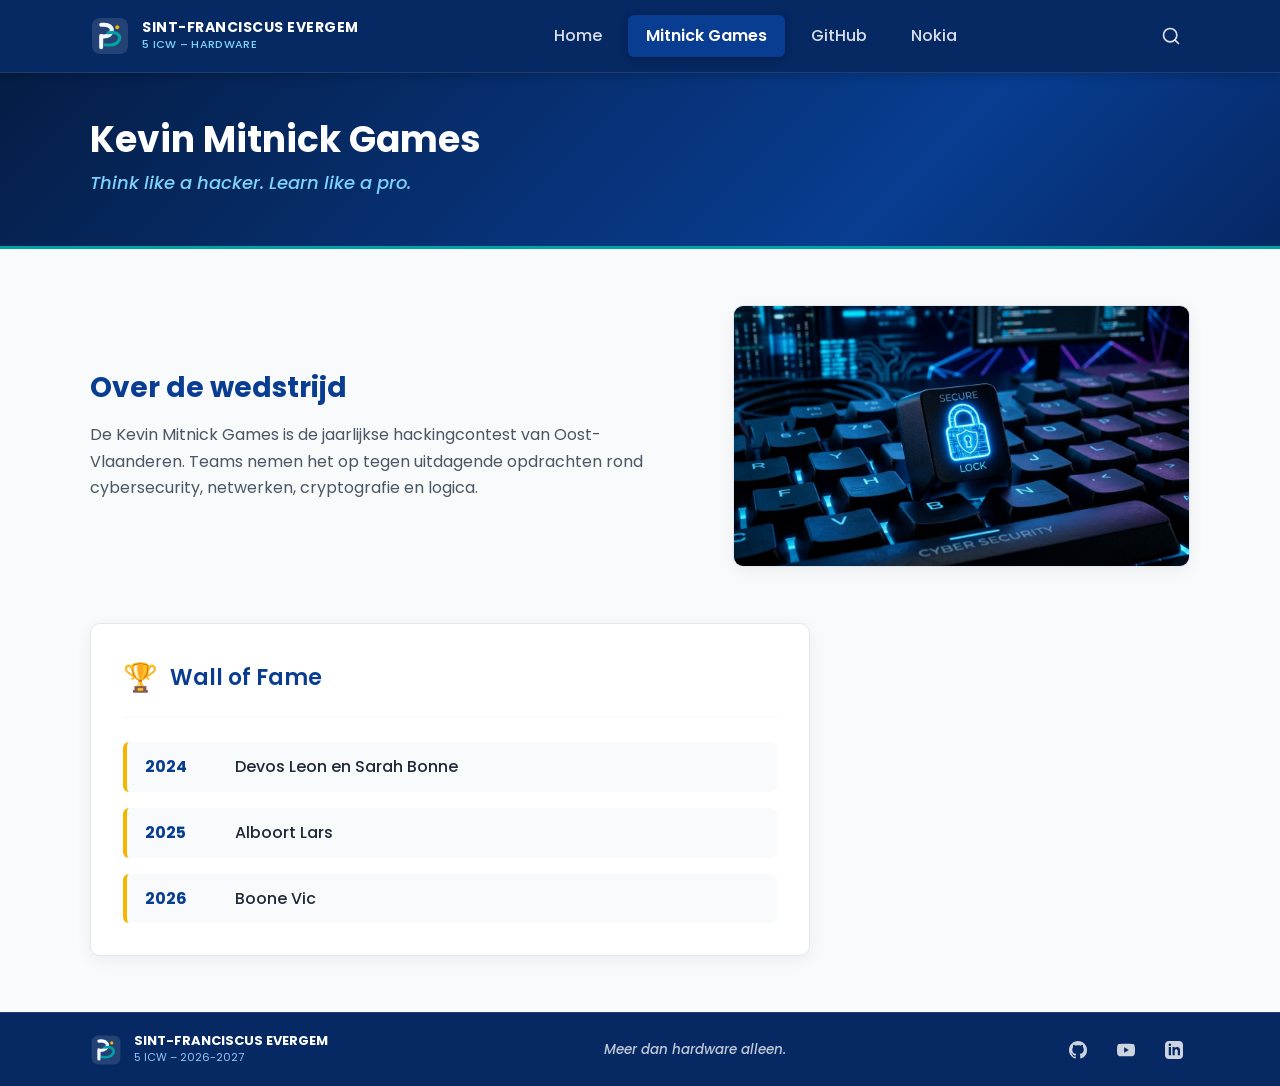
==== mitnick.html @ 963df478 "feat(Tweede grote push nadat de opdracht is veranderd)" ====
<!DOCTYPE html>
<html lang="nl">
<head>
  <meta charset="UTF-8">
  <meta name="viewport" content="width=device-width, initial-scale=1.0">
  <title>Kevin Mitnick Games - Intermezzo's 5 Hardware | Sint-Franciscus Evergem</title>
  <meta name="description" content="Kevin Mitnick Games - Jaarlijkse hackingcontest van Oost-Vlaanderen. Test je skills, denk creatief en los security challenges op.">
  <link rel="stylesheet" href="assets/css/style.css">
  <link rel="icon" type="image/svg+xml" href="assets/images/logo.svg">
</head>
<body>

  <!-- Header & Navigatie -->
  <header class="site-header">
    <div class="container header-inner">
      <a href="index.html" class="brand-link" aria-label="Sint-Franciscus Evergem Home">
        <img src="assets/images/logo.svg" alt="Sint-Franciscus Evergem logo" class="brand-logo-img">
        <div class="brand-text">
          <span class="brand-title">Sint-Franciscus Evergem</span>
          <span class="brand-sub">5 ICW – HARDWARE</span>
        </div>
      </a>

      <nav aria-label="Hoofdnavigatie">
        <ul class="nav-menu">
          <li><a href="index.html" class="nav-link">Home</a></li>
          <li><a href="mitnick.html" class="nav-link active" aria-current="page">Mitnick Games</a></li>
          <li><a href="github.html" class="nav-link">GitHub</a></li>
          <li><a href="nokia.html" class="nav-link">Nokia</a></li>
        </ul>
      </nav>

      <div class="header-actions">
        <button class="search-toggle-btn" aria-label="Open zoekbalk" title="Zoeken">
          <svg viewBox="0 0 24 24" width="20" height="20" stroke="currentColor" stroke-width="2" fill="none" stroke-linecap="round" stroke-linejoin="round">
            <circle cx="11" cy="11" r="8"></circle>
            <line x1="21" y1="21" x2="16.65" y2="16.65"></line>
          </svg>
        </button>

        <button class="mobile-menu-btn" aria-label="Open menu" aria-expanded="false">
          <svg viewBox="0 0 24 24" stroke="currentColor" stroke-width="2" fill="none" stroke-linecap="round" stroke-linejoin="round">
            <line x1="3" y1="12" x2="21" y2="12"></line>
            <line x1="3" y1="6" x2="21" y2="6"></line>
            <line x1="3" y1="18" x2="21" y2="18"></line>
          </svg>
        </button>
      </div>
    </div>

    <!-- Uitklapbare zoekbalk -->
    <div class="search-bar-container">
      <div class="search-input-wrapper">
        <input type="text" id="siteSearchInput" placeholder="Zoek op de website (bv. GitHub, Mitnick, Nokia)..." autocomplete="off">
        <button class="search-close-btn" aria-label="Sluit zoekbalk">&times;</button>
      </div>
      <div class="search-results-box" id="searchResultsBox"></div>
    </div>
  </header>

  <!-- Hoofdinhoud -->
  <main class="main-content">
    <!-- Hero Banner (Mitnick) -->
    <section class="page-hero">
      <div class="container">
        <h1 class="page-hero-title">Kevin Mitnick Games</h1>
        <p class="page-hero-subtitle">Think like a hacker. Learn like a pro.</p>
      </div>
    </section>

    <!-- Inhoud Sectie -->
    <section class="detail-section">
      <div class="container">
        <!-- Bovenste rij: Tekst + Afbeelding -->
        <div class="detail-split-row">
          <div class="detail-text">
            <h2>Over de wedstrijd</h2>
            <p>
              De Kevin Mitnick Games is de jaarlijkse hackingcontest van Oost-Vlaanderen. 
              Teams nemen het op tegen uitdagende opdrachten rond cybersecurity, netwerken, cryptografie en logica.
            </p>
          </div>
          <div class="detail-media">
            <img src="assets/images/mitnick-lock.jpg" alt="Cybersecurity digitaal slot op computertoetsenbord">
          </div>
        </div>

        <!-- Onderste rij: Wall of Fame -->
        <div class="wall-of-fame-card">
          <div class="wall-header">
            <span class="wall-icon" aria-hidden="true">🏆</span>
            <h3>Wall of Fame</h3>
          </div>
          <ul class="wall-list">
            <li class="wall-item">
              <span class="wall-year">2024</span>
              <span class="wall-names">Devos Leon en Sarah Bonne</span>
            </li>
            <li class="wall-item">
              <span class="wall-year">2025</span>
              <span class="wall-names">Alboort Lars</span>
            </li>
            <li class="wall-item">
              <span class="wall-year">2026</span>
              <span class="wall-names">Boone Vic</span>
            </li>
          </ul>
        </div>
      </div>
    </section>
  </main>

  <!-- 7. Footer (op alle pagina's) -->
  <footer class="site-footer">
    <div class="container footer-inner">
      <div class="footer-brand">
        <img src="assets/images/logo.svg" alt="Sint-Franciscus Evergem schoollogo" class="footer-logo-img">
        <div>
          <div class="footer-brand-title">SINT-FRANCISCUS EVERGEM</div>
          <div class="footer-brand-sub">5 ICW – 2026-2027</div>
        </div>
      </div>

      <div class="footer-slogan">
        Meer dan hardware alleen.
      </div>

      <div class="footer-socials" aria-label="Sociale netwerken">
        <a href="https://github.com" target="_blank" rel="noopener noreferrer" class="social-link" aria-label="GitHub">
          <svg viewBox="0 0 24 24"><path d="M12 0C5.37 0 0 5.37 0 12c0 5.31 3.435 9.795 8.205 11.385.6.105.825-.255.825-.57 0-.285-.015-1.23-.015-2.235-3.015.555-3.795-.735-4.035-1.41-.135-.345-.72-1.41-1.23-1.695-.42-.225-1.02-.78-.015-.795.945-.015 1.62.87 1.845 1.23 1.08 1.815 2.805 1.305 3.495.99.105-.78.42-1.305.765-1.605-2.67-.3-5.46-1.335-5.46-5.925 0-1.305.465-2.385 1.23-3.225-.12-.3-.54-1.53.12-3.18 0 0 1.005-.315 3.3 1.23.96-.27 1.98-.405 3-.405s2.04.135 3 .405c2.295-1.56 3.3-1.23 3.3-1.23.66 1.65.24 2.88.12 3.18.765.84 1.23 1.905 1.23 3.225 0 4.605-2.805 5.625-5.475 5.925.435.375.81 1.095.81 2.22 0 1.605-.015 2.895-.015 3.3 0 .315.225.69.825.57A12.02 12.02 0 0024 12c0-6.63-5.37-12-12-12z"/></svg>
        </a>
        <a href="https://youtube.com" target="_blank" rel="noopener noreferrer" class="social-link" aria-label="YouTube">
          <svg viewBox="0 0 24 24"><path d="M23.498 6.186a3.016 3.016 0 0 0-2.122-2.136C19.505 3.545 12 3.545 12 3.545s-7.505 0-9.377.505A3.017 3.017 0 0 0 .502 6.186C0 8.07 0 12 0 12s0 3.93.502 5.814a3.016 3.016 0 0 0 2.122 2.136c1.871.505 9.376.505 9.376.505s7.505 0 9.377-.505a3.015 3.015 0 0 0 2.122-2.136C24 15.93 24 12 24 12s0-3.93-.502-5.814zM9.545 15.568V8.432L15.818 12l-6.273 3.568z"/></svg>
        </a>
        <a href="https://linkedin.com" target="_blank" rel="noopener noreferrer" class="social-link" aria-label="LinkedIn">
          <svg viewBox="0 0 24 24"><path d="M19 0h-14c-2.761 0-5 2.239-5 5v14c0 2.761 2.239 5 5 5h14c2.762 0 5-2.239 5-5v-14c0-2.761-2.238-5-5-5zm-11 19h-3v-11h3v11zm-1.5-12.268c-.966 0-1.75-.79-1.75-1.764s.784-1.764 1.75-1.764 1.75.79 1.75 1.764-.783 1.764-1.75 1.764zm13.5 12.268h-3v-5.604c0-3.368-4-3.113-4 0v5.604h-3v-11h3v1.765c1.396-2.586 7-2.777 7 2.476v6.759z"/></svg>
        </a>
      </div>
    </div>
  </footer>

  <script src="assets/js/main.js"></script>
</body>
</html>
---- assets/css/style.css ----
/* ==========================================================================
   SINT-FRANCISCUS EVERGEM - 5 ICW (HARDWARE)
   Website Intermezzo's 5 Hardware - Mockup & Functioneel Design
   ========================================================================== */

@import url('https://fonts.googleapis.com/css2?family=Poppins:ital,wght@0,400;0,500;0,600;0,700;1,400;1,600&display=swap');

/* --- 2. Kleurenpallet & Variabelen --- */
:root {
  --primary: #083D91;          /* Donkerblauw */
  --primary-dark: #052968;
  --primary-deep: #061c3d;
  --primary-light: #1254bf;
  --secondary: #00A3A3;        /* Teal */
  --secondary-hover: #008787;
  --secondary-light: #e0f7f7;
  --accent: #F4B400;           /* Geel */
  --accent-hover: #dc9f00;
  --bg-page: #F8FAFC;          /* Lichtgrijs */
  --text-main: #1F2937;        /* Donkergrijs */
  --text-muted: #4B5563;
  --text-light: #9CA3AF;
  --white: #FFFFFF;
  --border: #E2E8F0;
  --card-shadow: 0 4px 16px rgba(0, 0, 0, 0.06);
  --card-hover-shadow: 0 10px 25px rgba(8, 61, 145, 0.12);
  --header-bg: #062863;
  --footer-bg: #062863;
  --radius-sm: 6px;
  --radius-md: 10px;
  --radius-lg: 14px;
  --font-family: 'Poppins', -apple-system, BlinkMacSystemFont, 'Segoe UI', Roboto, sans-serif;
}

/* --- Reset & Basis --- */
*, *::before, *::after {
  box-sizing: border-box;
  margin: 0;
  padding: 0;
}

html {
  scroll-behavior: smooth;
}

body {
  font-family: var(--font-family);
  font-size: 16px;
  font-weight: 400;
  line-height: 1.6;
  color: var(--text-main);
  background-color: var(--bg-page);
  min-height: 100vh;
  display: flex;
  flex-direction: column;
  overflow-x: hidden; /* Checklist: Geen horizontale scrollbar */
}

/* --- 3. Typografie --- */
h1 {
  font-size: 36px;
  font-weight: 700;
  line-height: 1.25;
}

h2 {
  font-size: 28px;
  font-weight: 700;
  line-height: 1.3;
  color: var(--primary);
  margin-bottom: 1rem;
}

h3 {
  font-size: 20px;
  font-weight: 600;
  line-height: 1.4;
  color: var(--text-main);
}

p {
  font-size: 16px;
  font-weight: 400;
  color: var(--text-muted);
  line-height: 1.65;
}

a {
  color: inherit;
  text-decoration: none;
  transition: all 0.2s ease-in-out;
}

img {
  max-width: 100%;
  height: auto;
  display: block;
}

/* --- Containers & Layout --- */
.container {
  width: 100%;
  max-width: 1140px;
  margin: 0 auto;
  padding: 0 20px;
}

.main-content {
  flex: 1 0 auto;
}

/* --- 4. Componenten & Knoppen --- */
.btn {
  display: inline-flex;
  align-items: center;
  justify-content: center;
  gap: 8px;
  font-family: var(--font-family);
  font-size: 16px;
  font-weight: 600;
  padding: 11px 24px;
  border-radius: var(--radius-sm);
  cursor: pointer;
  border: none;
  transition: all 0.25s ease;
  text-decoration: none;
}

/* Primaire knop (Donkerblauw) */
.btn-primary {
  background-color: var(--primary);
  color: var(--white);
  border: 2px solid var(--primary);
}

.btn-primary:hover, .btn-primary:focus-visible {
  background-color: var(--primary-dark);
  border-color: var(--primary-dark);
  color: var(--white);
  transform: translateY(-1px);
  box-shadow: 0 4px 12px rgba(8, 61, 145, 0.25);
}

/* Secundaire knop (Teal border & tekst) */
.btn-secondary {
  background-color: transparent;
  color: var(--secondary);
  border: 2px solid var(--secondary);
}

.btn-secondary:hover, .btn-secondary:focus-visible {
  background-color: var(--secondary);
  color: var(--white);
  transform: translateY(-1px);
  box-shadow: 0 4px 12px rgba(0, 163, 163, 0.2);
}

/* Accent knop (Geel, gebruikt in Home Hero) */
.btn-accent {
  background-color: var(--accent);
  color: #111827;
  font-weight: 700;
  border: 2px solid var(--accent);
  box-shadow: 0 4px 14px rgba(244, 180, 0, 0.35);
}

.btn-accent:hover, .btn-accent:focus-visible {
  background-color: var(--accent-hover);
  border-color: var(--accent-hover);
  color: #111827;
  transform: translateY(-2px);
  box-shadow: 0 6px 18px rgba(244, 180, 0, 0.45);
}

/* --- Header & Navigatie --- */
.site-header {
  background-color: var(--header-bg);
  position: sticky;
  top: 0;
  z-index: 1000;
  border-bottom: 1px solid rgba(255, 255, 255, 0.1);
  box-shadow: 0 2px 10px rgba(0, 0, 0, 0.2);
}

.header-inner {
  display: flex;
  align-items: center;
  justify-content: space-between;
  height: 72px;
}

/* Logo & School Branding */
.brand-link {
  display: flex;
  align-items: center;
  gap: 12px;
  color: var(--white);
}

.brand-logo-img {
  width: 40px;
  height: 40px;
  flex-shrink: 0;
}

.brand-text {
  display: flex;
  flex-direction: column;
}

.brand-title {
  font-size: 14px;
  font-weight: 700;
  letter-spacing: 0.5px;
  color: var(--white);
  text-transform: uppercase;
  line-height: 1.2;
}

.brand-sub {
  font-size: 11px;
  font-weight: 500;
  color: #7dd3fc;
  letter-spacing: 0.3px;
}

/* Nav Menu */
.nav-menu {
  display: flex;
  align-items: center;
  gap: 8px;
  list-style: none;
}

.nav-link {
  display: inline-block;
  font-size: 16px;
  font-weight: 500;
  color: rgba(255, 255, 255, 0.85);
  padding: 8px 18px;
  border-radius: var(--radius-sm);
  transition: all 0.2s ease;
}

.nav-link:hover {
  color: var(--white);
  background-color: rgba(255, 255, 255, 0.1);
}

/* Navigatie (actief) */
.nav-link.active {
  color: var(--white);
  background-color: var(--primary);
  font-weight: 600;
  box-shadow: 0 2px 8px rgba(0, 0, 0, 0.25);
  position: relative;
}

/* Header Acties (Zoekknop) */
.header-actions {
  display: flex;
  align-items: center;
  gap: 12px;
}

.search-toggle-btn {
  background: transparent;
  border: none;
  color: rgba(255, 255, 255, 0.85);
  width: 38px;
  height: 38px;
  border-radius: 50%;
  display: flex;
  align-items: center;
  justify-content: center;
  cursor: pointer;
  transition: all 0.2s ease;
}

.search-toggle-btn:hover {
  color: var(--white);
  background-color: rgba(255, 255, 255, 0.12);
}

.mobile-menu-btn {
  display: none;
  background: transparent;
  border: none;
  color: var(--white);
  width: 40px;
  height: 40px;
  cursor: pointer;
  padding: 8px;
}

.mobile-menu-btn svg {
  width: 24px;
  height: 24px;
}

/* Search Dropdown / Bar */
.search-bar-container {
  display: none;
  background-color: #051d45;
  padding: 12px 20px;
  border-bottom: 1px solid rgba(255, 255, 255, 0.1);
}

.search-bar-container.open {
  display: block;
  animation: slideDown 0.25s ease;
}

.search-input-wrapper {
  max-width: 600px;
  margin: 0 auto;
  position: relative;
  display: flex;
  align-items: center;
}

.search-input-wrapper input {
  width: 100%;
  padding: 10px 42px 10px 16px;
  border-radius: var(--radius-sm);
  border: 1px solid rgba(255, 255, 255, 0.2);
  background: rgba(255, 255, 255, 0.1);
  color: var(--white);
  font-family: var(--font-family);
  font-size: 15px;
  outline: none;
}

.search-input-wrapper input::placeholder {
  color: rgba(255, 255, 255, 0.55);
}

.search-input-wrapper input:focus {
  background: rgba(255, 255, 255, 0.15);
  border-color: var(--secondary);
}

.search-close-btn {
  position: absolute;
  right: 12px;
  background: transparent;
  border: none;
  color: rgba(255, 255, 255, 0.7);
  cursor: pointer;
  font-size: 16px;
}

.search-results-box {
  max-width: 600px;
  margin: 8px auto 0 auto;
  background: var(--white);
  border-radius: var(--radius-sm);
  box-shadow: 0 4px 16px rgba(0,0,0,0.3);
  overflow: hidden;
  display: none;
}

.search-results-box a {
  display: block;
  padding: 10px 16px;
  color: var(--text-main);
  border-bottom: 1px solid var(--border);
  font-size: 14px;
}

.search-results-box a:hover {
  background-color: var(--secondary-light);
  color: var(--primary);
}

/* --- Hero Sectie (Home) --- */
.hero-home {
  background: linear-gradient(135deg, #051d45 0%, #083D91 60%, #062863 100%);
  color: var(--white);
  padding: 56px 0 60px 0;
  position: relative;
  overflow: hidden;
}

.hero-home::before {
  content: '';
  position: absolute;
  top: 0;
  left: 0;
  right: 0;
  bottom: 0;
  background-image: 
    radial-gradient(circle at 10% 20%, rgba(0, 163, 163, 0.15) 0%, transparent 40%),
    radial-gradient(circle at 90% 80%, rgba(8, 61, 145, 0.25) 0%, transparent 50%);
  pointer-events: none;
}

.hero-grid {
  display: grid;
  grid-template-columns: 1.1fr 1fr;
  align-items: center;
  gap: 48px;
  position: relative;
  z-index: 1;
}

.hero-content {
  display: flex;
  flex-direction: column;
  align-items: flex-start;
}

.hero-title {
  color: var(--white);
  margin-bottom: 8px;
  letter-spacing: -0.5px;
}

.hero-subtitle {
  font-size: 22px;
  font-weight: 500;
  color: #93c5fd;
  margin-bottom: 16px;
}

.hero-desc {
  font-size: 16px;
  color: rgba(255, 255, 255, 0.88);
  margin-bottom: 28px;
  line-height: 1.6;
  max-width: 480px;
}

/* Hero Visual & Keywords (Home) */
.hero-visual-wrapper {
  display: flex;
  align-items: center;
  gap: 24px;
  justify-content: flex-end;
}

.hero-image-frame {
  position: relative;
  border-radius: var(--radius-md);
  overflow: hidden;
  box-shadow: 0 12px 30px rgba(0, 0, 0, 0.4);
  border: 1px solid rgba(255, 255, 255, 0.15);
  max-width: 440px;
}

.hero-image-frame img {
  width: 100%;
  height: 280px;
  object-fit: cover;
  transition: transform 0.4s ease;
}

.hero-image-frame:hover img {
  transform: scale(1.03);
}

.hero-keywords {
  display: flex;
  flex-direction: column;
  gap: 12px;
  font-size: 15px;
  font-weight: 700;
  letter-spacing: 2px;
  color: rgba(255, 255, 255, 0.9);
  text-transform: uppercase;
}

.hero-keywords span {
  transition: color 0.2s, transform 0.2s;
}

.hero-keywords span:hover {
  color: var(--accent);
  transform: translateX(3px);
}

/* --- Subpagina Hero (Mitnick, GitHub, Nokia) --- */
.page-hero {
  background: linear-gradient(135deg, #051d45 0%, #083D91 70%, #062863 100%);
  color: var(--white);
  padding: 44px 0 48px 0;
  position: relative;
  overflow: hidden;
  border-bottom: 3px solid var(--secondary);
}

.page-hero-title {
  color: var(--white);
  margin-bottom: 6px;
}

.page-hero-subtitle {
  font-size: 18px;
  font-weight: 500;
  color: #7dd3fc;
  font-style: italic;
}

/* --- Kaarten Sectie (Home) --- */
.section-cards {
  padding: 64px 0;
}

.cards-grid {
  display: grid;
  grid-template-columns: repeat(3, 1fr);
  gap: 28px;
}

.card {
  background: var(--white);
  border-radius: var(--radius-md);
  border: 1px solid var(--border);
  box-shadow: var(--card-shadow);
  overflow: hidden;
  display: flex;
  flex-direction: column;
  transition: transform 0.25s ease, box-shadow 0.25s ease, border-color 0.25s ease;
}

.card:hover {
  transform: translateY(-4px);
  box-shadow: var(--card-hover-shadow);
  border-color: #cbd5e1;
}

.card-img-wrapper {
  position: relative;
  width: 100%;
  height: 200px;
  overflow: hidden;
  background-color: #0f172a;
}

.card-img-wrapper img {
  width: 100%;
  height: 100%;
  object-fit: cover;
  transition: transform 0.4s ease;
}

.card:hover .card-img-wrapper img {
  transform: scale(1.05);
}

.card-body {
  padding: 24px;
  display: flex;
  flex-direction: column;
  flex: 1;
}

.card-title {
  margin-bottom: 12px;
  color: var(--text-main);
}

.card-text {
  font-size: 14.5px;
  line-height: 1.6;
  margin-bottom: 20px;
  flex: 1;
}

.card-link {
  display: inline-flex;
  align-items: center;
  gap: 6px;
  font-size: 15px;
  font-weight: 600;
  color: var(--primary);
  margin-top: auto;
}

.card-link:hover {
  color: var(--secondary);
  transform: translateX(3px);
}

/* --- Quote Sectie (Home) --- */
.section-quote {
  padding: 48px 0 64px 0;
  background-color: var(--white);
  border-top: 1px solid var(--border);
  border-bottom: 1px solid var(--border);
  text-align: center;
}

.quote-box {
  max-width: 800px;
  margin: 0 auto;
  position: relative;
}

.quote-icon {
  font-size: 48px;
  color: #94a3b8;
  line-height: 1;
  opacity: 0.5;
  font-family: Georgia, serif;
}

.quote-text {
  font-size: 22px;
  font-style: italic;
  font-weight: 500;
  color: #334155;
  line-height: 1.5;
  margin: 12px 0 16px 0;
}

.quote-author {
  font-size: 15px;
  font-weight: 500;
  color: var(--text-muted);
  margin-bottom: 20px;
}

.quote-divider {
  width: 64px;
  height: 4px;
  background-color: var(--secondary);
  margin: 0 auto;
  border-radius: 2px;
}

/* --- Detailpagina's Layout (Mitnick, GitHub, Nokia) --- */
.detail-section {
  padding: 56px 0;
}

.detail-split-row {
  display: grid;
  grid-template-columns: 1.3fr 1fr;
  align-items: center;
  gap: 48px;
  margin-bottom: 56px;
}

.detail-text h2 {
  margin-bottom: 16px;
}

.detail-media {
  border-radius: var(--radius-md);
  overflow: hidden;
  box-shadow: var(--card-shadow);
  border: 1px solid var(--border);
}

.detail-media img {
  width: 100%;
  height: 260px;
  object-fit: cover;
}

/* Mitnick: Wall of Fame */
.wall-of-fame-card {
  background: var(--white);
  border-radius: var(--radius-md);
  border: 1px solid var(--border);
  box-shadow: var(--card-shadow);
  padding: 32px;
  max-width: 720px;
}

.wall-header {
  display: flex;
  align-items: center;
  gap: 12px;
  margin-bottom: 24px;
  padding-bottom: 16px;
  border-bottom: 2px solid var(--bg-page);
}

.wall-icon {
  font-size: 28px;
}

.wall-header h3 {
  font-size: 22px;
  color: var(--primary);
}

.wall-list {
  list-style: none;
  display: flex;
  flex-direction: column;
  gap: 16px;
}

.wall-item {
  display: flex;
  align-items: center;
  padding: 12px 18px;
  border-radius: var(--radius-sm);
  background-color: var(--bg-page);
  border-left: 4px solid var(--accent);
  transition: transform 0.2s ease;
}

.wall-item:hover {
  transform: translateX(4px);
  background-color: #f1f5f9;
}

.wall-year {
  font-size: 16px;
  font-weight: 700;
  color: var(--primary);
  width: 90px;
}

.wall-names {
  font-size: 16px;
  font-weight: 500;
  color: var(--text-main);
}

/* GitHub: Onderwerpen Grid (Numbered 1-8) */
.topics-section h3 {
  font-size: 24px;
  color: var(--primary);
  margin-bottom: 24px;
}

.topics-grid {
  display: grid;
  grid-template-columns: repeat(2, 1fr);
  gap: 18px 24px;
}

.topic-item {
  display: flex;
  align-items: center;
  gap: 14px;
  background: var(--white);
  padding: 14px 20px;
  border-radius: var(--radius-sm);
  border: 1px solid var(--border);
  box-shadow: 0 2px 6px rgba(0, 0, 0, 0.03);
  transition: all 0.2s ease;
}

.topic-item:hover {
  border-color: var(--secondary);
  transform: translateY(-2px);
  box-shadow: 0 4px 12px rgba(0, 163, 163, 0.12);
}

.topic-badge {
  width: 32px;
  height: 32px;
  border-radius: 50%;
  background-color: var(--secondary);
  color: var(--white);
  display: flex;
  align-items: center;
  justify-content: center;
  font-weight: 700;
  font-size: 14px;
  flex-shrink: 0;
}

.topic-text {
  font-size: 15.5px;
  font-weight: 500;
  color: var(--text-main);
}

/* Nokia: Info Details List/Cards */
.nokia-details-grid {
  display: grid;
  grid-template-columns: repeat(3, 1fr);
  gap: 24px;
}

.nokia-info-card {
  background: var(--white);
  padding: 24px;
  border-radius: var(--radius-md);
  border: 1px solid var(--border);
  box-shadow: var(--card-shadow);
  display: flex;
  align-items: flex-start;
  gap: 16px;
  transition: all 0.25s ease;
}

.nokia-info-card:hover {
  transform: translateY(-3px);
  border-color: #cbd5e1;
  box-shadow: var(--card-hover-shadow);
}

.nokia-info-icon {
  width: 44px;
  height: 44px;
  border-radius: 10px;
  background-color: var(--secondary-light);
  color: var(--secondary);
  display: flex;
  align-items: center;
  justify-content: center;
  flex-shrink: 0;
}

.nokia-info-icon svg {
  width: 22px;
  height: 22px;
}

.nokia-info-content h4 {
  font-size: 14px;
  font-weight: 600;
  color: var(--text-muted);
  text-transform: uppercase;
  letter-spacing: 0.5px;
  margin-bottom: 4px;
}

.nokia-info-content p {
  font-size: 15.5px;
  font-weight: 600;
  color: var(--text-main);
  line-height: 1.4;
}

/* --- 7. Footer (op alle pagina's) --- */
.site-footer {
  background-color: var(--footer-bg);
  color: var(--white);
  padding: 20px 0;
  border-top: 1px solid rgba(255, 255, 255, 0.1);
  margin-top: auto;
}

.footer-inner {
  display: flex;
  align-items: center;
  justify-content: space-between;
  gap: 20px;
  flex-wrap: wrap;
}

.footer-brand {
  display: flex;
  align-items: center;
  gap: 12px;
}

.footer-logo-img {
  width: 32px;
  height: 32px;
  flex-shrink: 0;
}

.footer-brand-title {
  font-size: 13px;
  font-weight: 700;
  text-transform: uppercase;
  color: var(--white);
  line-height: 1.2;
}

.footer-brand-sub {
  font-size: 11px;
  color: #93c5fd;
}

.footer-slogan {
  font-size: 13.5px;
  font-weight: 500;
  color: rgba(255, 255, 255, 0.75);
  font-style: italic;
}

.footer-socials {
  display: flex;
  align-items: center;
  gap: 16px;
}

.social-link {
  color: rgba(255, 255, 255, 0.8);
  display: flex;
  align-items: center;
  justify-content: center;
  width: 32px;
  height: 32px;
  border-radius: 50%;
  transition: all 0.2s ease;
}

.social-link svg {
  width: 18px;
  height: 18px;
  fill: currentColor;
}

.social-link:hover {
  color: var(--secondary);
  background-color: rgba(255, 255, 255, 0.1);
  transform: translateY(-2px);
}

/* --- 6. Responsief Design (Desktop, Tablet, Mobiel) --- */
@media (max-width: 992px) {
  .hero-grid {
    grid-template-columns: 1fr;
    gap: 36px;
    text-align: left;
  }

  .hero-visual-wrapper {
    justify-content: flex-start;
  }

  .cards-grid {
    grid-template-columns: repeat(2, 1fr);
  }

  .nokia-details-grid {
    grid-template-columns: 1fr;
  }
}

@media (max-width: 768px) {
  h1 {
    font-size: 28px;
  }

  h2 {
    font-size: 24px;
  }

  h3 {
    font-size: 18px;
  }

  .header-inner {
    height: 64px;
  }

  /* Hamburger navigation */
  .mobile-menu-btn {
    display: flex;
    align-items: center;
    justify-content: center;
  }

  .nav-menu {
    position: absolute;
    top: 64px;
    left: 0;
    right: 0;
    background-color: var(--header-bg);
    flex-direction: column;
    align-items: stretch;
    padding: 16px 20px 24px 20px;
    border-bottom: 2px solid var(--secondary);
    gap: 10px;
    display: none;
    box-shadow: 0 10px 20px rgba(0, 0, 0, 0.3);
  }

  .nav-menu.open {
    display: flex;
    animation: fadeIn 0.2s ease;
  }

  .nav-link {
    padding: 12px 16px;
    width: 100%;
    border-radius: var(--radius-sm);
  }

  .hero-home {
    padding: 36px 0 44px 0;
  }

  .hero-desc {
    max-width: 100%;
  }

  .hero-visual-wrapper {
    flex-direction: column;
    align-items: stretch;
  }

  .hero-keywords {
    flex-direction: row;
    flex-wrap: wrap;
    gap: 12px;
    justify-content: center;
    font-size: 13px;
  }

  .cards-grid {
    grid-template-columns: 1fr;
    gap: 20px;
  }

  .detail-split-row {
    grid-template-columns: 1fr;
    gap: 28px;
    margin-bottom: 36px;
  }

  .topics-grid {
    grid-template-columns: 1fr;
  }

  .footer-inner {
    flex-direction: column;
    text-align: center;
    gap: 16px;
  }

  .footer-brand {
    justify-content: center;
  }

  .footer-socials {
    justify-content: center;
  }
}

/* Animatie */
@keyframes fadeIn {
  from { opacity: 0; transform: translateY(-8px); }
  to { opacity: 1; transform: translateY(0); }
}

@keyframes slideDown {
  from { opacity: 0; transform: translateY(-10px); }
  to { opacity: 1; transform: translateY(0); }
}
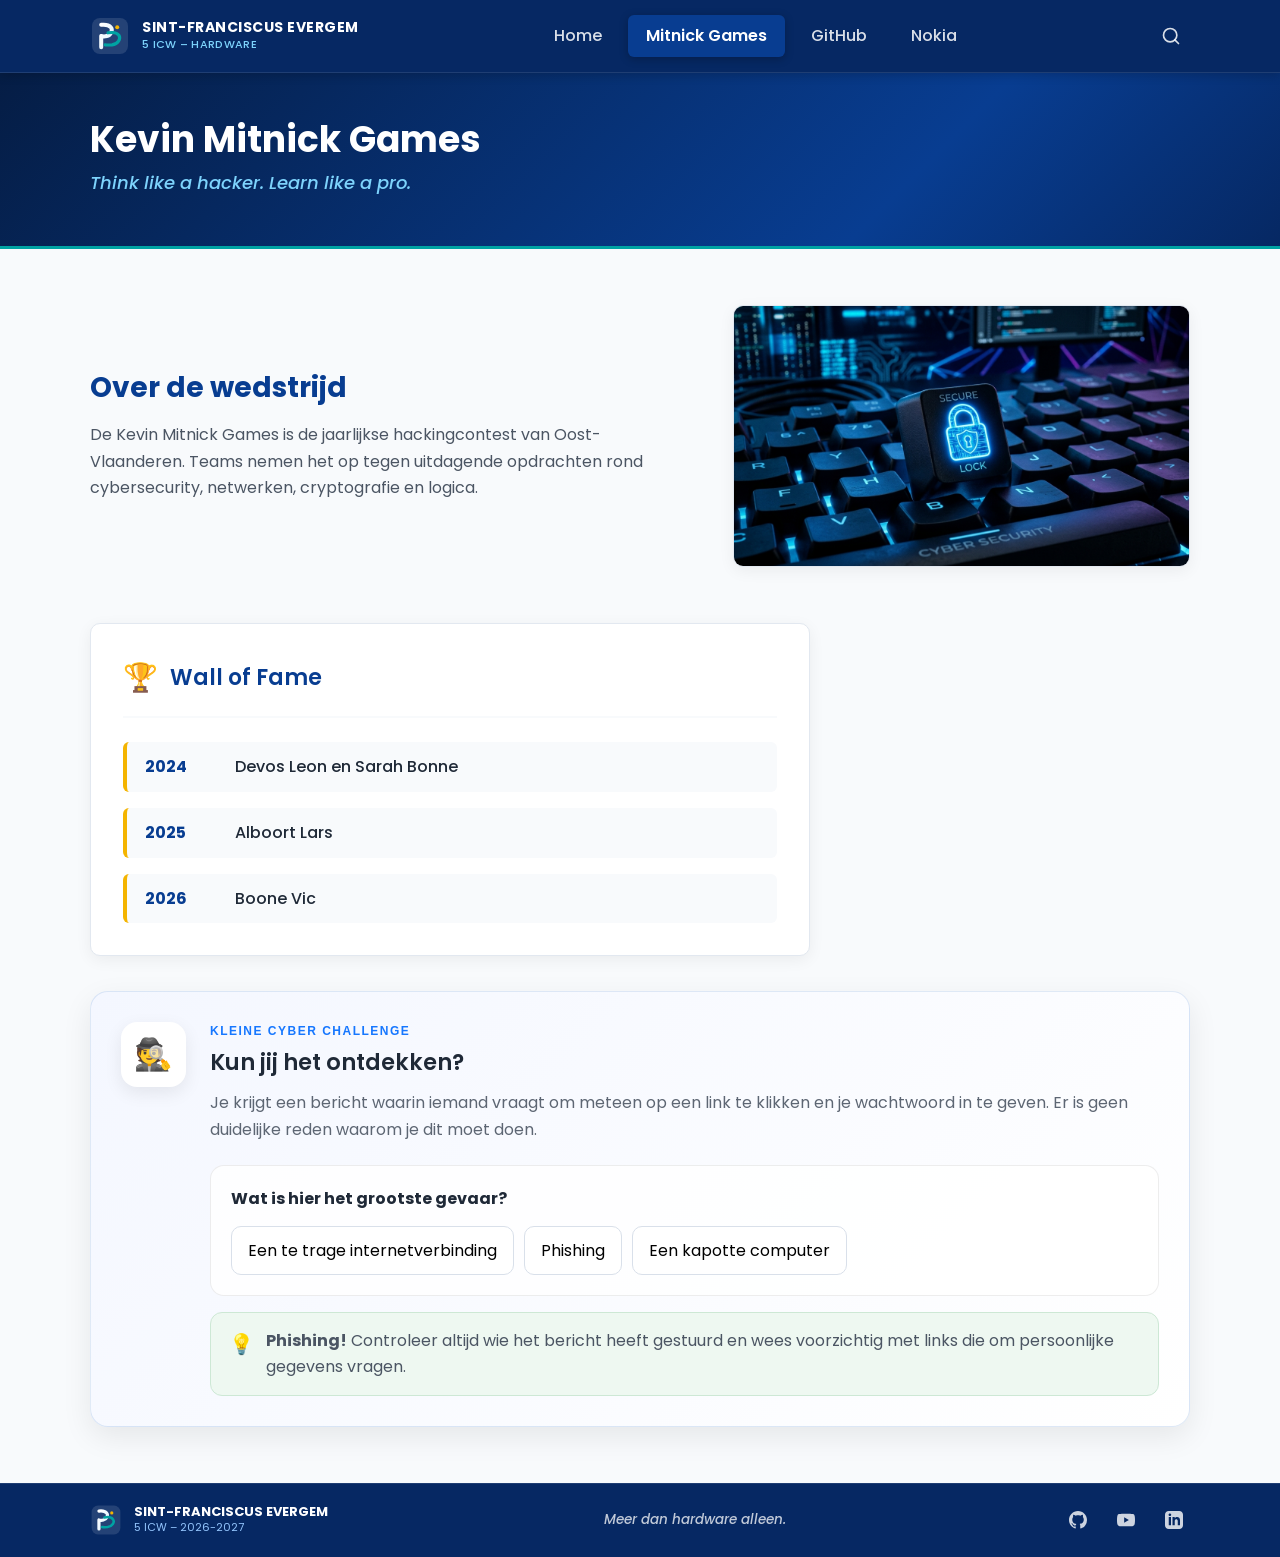
==== commit 9db2eba5: "feat(een challenge)" ====
--- a/mitnick.html
+++ b/mitnick.html
@@ -3,142 +3,568 @@
 <head>
   <meta charset="UTF-8">
   <meta name="viewport" content="width=device-width, initial-scale=1.0">
+
   <title>Kevin Mitnick Games - Intermezzo's 5 Hardware | Sint-Franciscus Evergem</title>
-  <meta name="description" content="Kevin Mitnick Games - Jaarlijkse hackingcontest van Oost-Vlaanderen. Test je skills, denk creatief en los security challenges op.">
+
+  <meta
+    name="description"
+    content="Kevin Mitnick Games - Jaarlijkse hackingcontest van Oost-Vlaanderen. Test je skills, denk creatief en los security challenges op."
+  >
+
   <link rel="stylesheet" href="assets/css/style.css">
   <link rel="icon" type="image/svg+xml" href="assets/images/logo.svg">
 </head>
+
 <body>
 
-  <!-- Header & Navigatie -->
+  <!-- =========================
+       HEADER & NAVIGATIE
+  ========================== -->
   <header class="site-header">
+
     <div class="container header-inner">
-      <a href="index.html" class="brand-link" aria-label="Sint-Franciscus Evergem Home">
-        <img src="assets/images/logo.svg" alt="Sint-Franciscus Evergem logo" class="brand-logo-img">
+
+      <a
+        href="index.html"
+        class="brand-link"
+        aria-label="Sint-Franciscus Evergem Home"
+      >
+
+        <img
+          src="assets/images/logo.svg"
+          alt="Sint-Franciscus Evergem logo"
+          class="brand-logo-img"
+        >
+
         <div class="brand-text">
           <span class="brand-title">Sint-Franciscus Evergem</span>
           <span class="brand-sub">5 ICW – HARDWARE</span>
         </div>
+
       </a>
 
+
+      <!-- Navigatie -->
       <nav aria-label="Hoofdnavigatie">
+
         <ul class="nav-menu">
-          <li><a href="index.html" class="nav-link">Home</a></li>
-          <li><a href="mitnick.html" class="nav-link active" aria-current="page">Mitnick Games</a></li>
-          <li><a href="github.html" class="nav-link">GitHub</a></li>
-          <li><a href="nokia.html" class="nav-link">Nokia</a></li>
+
+          <li>
+            <a href="index.html" class="nav-link">
+              Home
+            </a>
+          </li>
+
+          <li>
+            <a
+              href="mitnick.html"
+              class="nav-link active"
+              aria-current="page"
+            >
+              Mitnick Games
+            </a>
+          </li>
+
+          <li>
+            <a href="github.html" class="nav-link">
+              GitHub
+            </a>
+          </li>
+
+          <li>
+            <a href="nokia.html" class="nav-link">
+              Nokia
+            </a>
+          </li>
+
         </ul>
+
       </nav>
 
+
+      <!-- Header acties -->
       <div class="header-actions">
-        <button class="search-toggle-btn" aria-label="Open zoekbalk" title="Zoeken">
-          <svg viewBox="0 0 24 24" width="20" height="20" stroke="currentColor" stroke-width="2" fill="none" stroke-linecap="round" stroke-linejoin="round">
-            <circle cx="11" cy="11" r="8"></circle>
-            <line x1="21" y1="21" x2="16.65" y2="16.65"></line>
+
+        <!-- Zoekknop -->
+        <button
+          class="search-toggle-btn"
+          aria-label="Open zoekbalk"
+          title="Zoeken"
+        >
+
+          <svg
+            viewBox="0 0 24 24"
+            width="20"
+            height="20"
+            stroke="currentColor"
+            stroke-width="2"
+            fill="none"
+            stroke-linecap="round"
+            stroke-linejoin="round"
+          >
+
+            <circle
+              cx="11"
+              cy="11"
+              r="8"
+            ></circle>
+
+            <line
+              x1="21"
+              y1="21"
+              x2="16.65"
+              y2="16.65"
+            ></line>
+
           </svg>
+
         </button>
 
-        <button class="mobile-menu-btn" aria-label="Open menu" aria-expanded="false">
-          <svg viewBox="0 0 24 24" stroke="currentColor" stroke-width="2" fill="none" stroke-linecap="round" stroke-linejoin="round">
-            <line x1="3" y1="12" x2="21" y2="12"></line>
-            <line x1="3" y1="6" x2="21" y2="6"></line>
-            <line x1="3" y1="18" x2="21" y2="18"></line>
+
+        <!-- Mobiel menu -->
+        <button
+          class="mobile-menu-btn"
+          aria-label="Open menu"
+          aria-expanded="false"
+        >
+
+          <svg
+            viewBox="0 0 24 24"
+            stroke="currentColor"
+            stroke-width="2"
+            fill="none"
+            stroke-linecap="round"
+            stroke-linejoin="round"
+          >
+
+            <line
+              x1="3"
+              y1="12"
+              x2="21"
+              y2="12"
+            ></line>
+
+            <line
+              x1="3"
+              y1="6"
+              x2="21"
+              y2="6"
+            ></line>
+
+            <line
+              x1="3"
+              y1="18"
+              x2="21"
+              y2="18"
+            ></line>
+
           </svg>
+
         </button>
-      </div>
+
+      </div>
+
     </div>
+
 
     <!-- Uitklapbare zoekbalk -->
     <div class="search-bar-container">
+
       <div class="search-input-wrapper">
-        <input type="text" id="siteSearchInput" placeholder="Zoek op de website (bv. GitHub, Mitnick, Nokia)..." autocomplete="off">
-        <button class="search-close-btn" aria-label="Sluit zoekbalk">&times;</button>
-      </div>
-      <div class="search-results-box" id="searchResultsBox"></div>
+
+        <input
+          type="text"
+          id="siteSearchInput"
+          placeholder="Zoek op de website (bv. GitHub, Mitnick, Nokia)..."
+          autocomplete="off"
+        >
+
+        <button
+          class="search-close-btn"
+          aria-label="Sluit zoekbalk"
+        >
+          &times;
+        </button>
+
+      </div>
+
+      <div
+        class="search-results-box"
+        id="searchResultsBox"
+      ></div>
+
     </div>
+
   </header>
 
-  <!-- Hoofdinhoud -->
+
+  <!-- =========================
+       HOOFDINHOUD
+  ========================== -->
   <main class="main-content">
-    <!-- Hero Banner (Mitnick) -->
+
+
+    <!-- Hero Banner -->
     <section class="page-hero">
+
       <div class="container">
-        <h1 class="page-hero-title">Kevin Mitnick Games</h1>
-        <p class="page-hero-subtitle">Think like a hacker. Learn like a pro.</p>
-      </div>
+
+        <h1 class="page-hero-title">
+          Kevin Mitnick Games
+        </h1>
+
+        <p class="page-hero-subtitle">
+          Think like a hacker. Learn like a pro.
+        </p>
+
+      </div>
+
     </section>
 
-    <!-- Inhoud Sectie -->
+
+    <!-- =========================
+         INHOUD
+    ========================== -->
     <section class="detail-section">
+
       <div class="container">
-        <!-- Bovenste rij: Tekst + Afbeelding -->
+
+
+        <!-- =========================
+             TEKST + AFBEELDING
+        ========================== -->
         <div class="detail-split-row">
+
+
+          <!-- Tekst -->
           <div class="detail-text">
-            <h2>Over de wedstrijd</h2>
+
+            <h2>
+              Over de wedstrijd
+            </h2>
+
             <p>
-              De Kevin Mitnick Games is de jaarlijkse hackingcontest van Oost-Vlaanderen. 
-              Teams nemen het op tegen uitdagende opdrachten rond cybersecurity, netwerken, cryptografie en logica.
+              De Kevin Mitnick Games is de jaarlijkse hackingcontest
+              van Oost-Vlaanderen. Teams nemen het op tegen uitdagende
+              opdrachten rond cybersecurity, netwerken, cryptografie
+              en logica.
             </p>
-          </div>
+
+          </div>
+
+
+          <!-- Afbeelding -->
           <div class="detail-media">
-            <img src="assets/images/mitnick-lock.jpg" alt="Cybersecurity digitaal slot op computertoetsenbord">
-          </div>
+
+            <img
+              src="assets/images/mitnick-lock.jpg"
+              alt="Cybersecurity digitaal slot op computertoetsenbord"
+            >
+
+          </div>
+
         </div>
 
-        <!-- Onderste rij: Wall of Fame -->
+
+        <!-- =========================
+             WALL OF FAME
+        ========================== -->
         <div class="wall-of-fame-card">
+
+
+          <!-- Titel -->
           <div class="wall-header">
-            <span class="wall-icon" aria-hidden="true">🏆</span>
-            <h3>Wall of Fame</h3>
-          </div>
+
+            <span
+              class="wall-icon"
+              aria-hidden="true"
+            >
+              🏆
+            </span>
+
+            <h3>
+              Wall of Fame
+            </h3>
+
+          </div>
+
+
+          <!-- Winnaars -->
           <ul class="wall-list">
+
+
+            <!-- 2024 -->
             <li class="wall-item">
-              <span class="wall-year">2024</span>
-              <span class="wall-names">Devos Leon en Sarah Bonne</span>
+
+              <span class="wall-year">
+                2024
+              </span>
+
+              <span class="wall-names">
+                Devos Leon en Sarah Bonne
+              </span>
+
             </li>
+
+
+            <!-- 2025 -->
             <li class="wall-item">
-              <span class="wall-year">2025</span>
-              <span class="wall-names">Alboort Lars</span>
+
+              <span class="wall-year">
+                2025
+              </span>
+
+              <span class="wall-names">
+                Alboort Lars
+              </span>
+
             </li>
+
+
+            <!-- 2026 -->
             <li class="wall-item">
-              <span class="wall-year">2026</span>
-              <span class="wall-names">Boone Vic</span>
+
+              <span class="wall-year">
+                2026
+              </span>
+
+              <span class="wall-names">
+                Boone Vic
+              </span>
+
             </li>
+
           </ul>
+
         </div>
-      </div>
+
+
+        <!-- =========================
+             CYBER CHALLENGE
+        ========================== -->
+        <div class="cyber-challenge-card">
+
+
+          <!-- Icoon -->
+          <div
+            class="cyber-challenge-icon"
+            aria-hidden="true"
+          >
+            🕵️
+          </div>
+
+
+          <!-- Inhoud -->
+          <div class="cyber-challenge-content">
+
+            <span class="cyber-challenge-label">
+              KLEINE CYBER CHALLENGE
+            </span>
+
+            <h3>
+              Kun jij het ontdekken?
+            </h3>
+
+            <p>
+              Je krijgt een bericht waarin iemand vraagt om meteen
+              op een link te klikken en je wachtwoord in te geven.
+              Er is geen duidelijke reden waarom je dit moet doen.
+            </p>
+
+
+            <!-- Vraag -->
+            <div class="cyber-question">
+
+              <strong>
+                Wat is hier het grootste gevaar?
+              </strong>
+
+              <div class="cyber-options">
+
+                <button
+                  type="button"
+                  onclick="showCyberAnswer()"
+                >
+                  Een te trage internetverbinding
+                </button>
+
+                <button
+                  type="button"
+                  onclick="showCyberAnswer()"
+                >
+                  Phishing
+                </button>
+
+                <button
+                  type="button"
+                  onclick="showCyberAnswer()"
+                >
+                  Een kapotte computer
+                </button>
+
+              </div>
+
+            </div>
+
+
+            <!-- Antwoord -->
+            <div
+              class="cyber-answer"
+              id="cyberAnswer"
+              hidden
+            >
+
+              <span>💡</span>
+
+              <p>
+                <strong>Phishing!</strong>
+                Controleer altijd wie het bericht heeft gestuurd
+                en wees voorzichtig met links die om persoonlijke
+                gegevens vragen.
+              </p>
+
+            </div>
+
+          </div>
+
+        </div>
+
+
+      </div>
+
     </section>
+
   </main>
 
-  <!-- 7. Footer (op alle pagina's) -->
+
+  <!-- =========================
+       FOOTER
+  ========================== -->
   <footer class="site-footer">
+
     <div class="container footer-inner">
+
+
+      <!-- Footer brand -->
       <div class="footer-brand">
-        <img src="assets/images/logo.svg" alt="Sint-Franciscus Evergem schoollogo" class="footer-logo-img">
+
+        <img
+          src="assets/images/logo.svg"
+          alt="Sint-Franciscus Evergem schoollogo"
+          class="footer-logo-img"
+        >
+
         <div>
-          <div class="footer-brand-title">SINT-FRANCISCUS EVERGEM</div>
-          <div class="footer-brand-sub">5 ICW – 2026-2027</div>
+
+          <div class="footer-brand-title">
+            SINT-FRANCISCUS EVERGEM
+          </div>
+
+          <div class="footer-brand-sub">
+            5 ICW – 2026-2027
+          </div>
+
         </div>
-      </div>
-
+
+      </div>
+
+
+      <!-- Slogan -->
       <div class="footer-slogan">
         Meer dan hardware alleen.
       </div>
 
-      <div class="footer-socials" aria-label="Sociale netwerken">
-        <a href="https://github.com" target="_blank" rel="noopener noreferrer" class="social-link" aria-label="GitHub">
-          <svg viewBox="0 0 24 24"><path d="M12 0C5.37 0 0 5.37 0 12c0 5.31 3.435 9.795 8.205 11.385.6.105.825-.255.825-.57 0-.285-.015-1.23-.015-2.235-3.015.555-3.795-.735-4.035-1.41-.135-.345-.72-1.41-1.23-1.695-.42-.225-1.02-.78-.015-.795.945-.015 1.62.87 1.845 1.23 1.08 1.815 2.805 1.305 3.495.99.105-.78.42-1.305.765-1.605-2.67-.3-5.46-1.335-5.46-5.925 0-1.305.465-2.385 1.23-3.225-.12-.3-.54-1.53.12-3.18 0 0 1.005-.315 3.3 1.23.96-.27 1.98-.405 3-.405s2.04.135 3 .405c2.295-1.56 3.3-1.23 3.3-1.23.66 1.65.24 2.88.12 3.18.765.84 1.23 1.905 1.23 3.225 0 4.605-2.805 5.625-5.475 5.925.435.375.81 1.095.81 2.22 0 1.605-.015 2.895-.015 3.3 0 .315.225.69.825.57A12.02 12.02 0 0024 12c0-6.63-5.37-12-12-12z"/></svg>
+
+      <!-- Sociale netwerken -->
+      <div
+        class="footer-socials"
+        aria-label="Sociale netwerken"
+      >
+
+
+        <!-- GitHub -->
+        <a
+          href="https://github.com"
+          target="_blank"
+          rel="noopener noreferrer"
+          class="social-link"
+          aria-label="GitHub"
+        >
+
+          <svg viewBox="0 0 24 24">
+
+            <path
+              d="M12 0C5.37 0 0 5.37 0 12c0 5.31 3.435 9.795 8.205 11.385.6.105.825-.255.825-.57 0-.285-.015-1.23-.015-2.235-3.015.555-3.795-.735-4.035-1.41-.135-.345-.72-1.41-1.23-1.695-.42-.225-1.02-.78-.015-.795.945-.015 1.62.87 1.845 1.23 1.08 1.815 2.805 1.305 3.495.99.105-.78.42-1.305.765-1.605-2.67-.3-5.46-1.335-5.46-5.925 0-1.305.465-2.385 1.23-3.225-.12-.3-.54-1.53.12-3.18 0 0 1.005-.315 3.3 1.23.96-.27 1.98-.405 3-.405s2.04.135 3 .405c2.295-1.56 3.3-1.23 3.3-1.23.66 1.65.24 2.88.12 3.18.765.84 1.23 1.905 1.23 3.225 0 4.605-2.805 5.625-5.475 5.925.435.375.81 1.095.81 2.22 0 1.605-.015 2.895-.015 3.3 0 .315.225.69.825.57A12.02 12.02 0 0024 12c0-6.63-5.37-12-12-12z"
+            />
+
+          </svg>
+
         </a>
-        <a href="https://youtube.com" target="_blank" rel="noopener noreferrer" class="social-link" aria-label="YouTube">
-          <svg viewBox="0 0 24 24"><path d="M23.498 6.186a3.016 3.016 0 0 0-2.122-2.136C19.505 3.545 12 3.545 12 3.545s-7.505 0-9.377.505A3.017 3.017 0 0 0 .502 6.186C0 8.07 0 12 0 12s0 3.93.502 5.814a3.016 3.016 0 0 0 2.122 2.136c1.871.505 9.376.505 9.376.505s7.505 0 9.377-.505a3.015 3.015 0 0 0 2.122-2.136C24 15.93 24 12 24 12s0-3.93-.502-5.814zM9.545 15.568V8.432L15.818 12l-6.273 3.568z"/></svg>
+
+
+        <!-- YouTube -->
+        <a
+          href="https://youtube.com"
+          target="_blank"
+          rel="noopener noreferrer"
+          class="social-link"
+          aria-label="YouTube"
+        >
+
+          <svg viewBox="0 0 24 24">
+
+            <path
+              d="M23.498 6.186a3.016 3.016 0 0 0-2.122-2.136C19.505 3.545 12 3.545 12 3.545s-7.505 0-9.377.505A3.017 3.017 0 0 0 .502 6.186C0 8.07 0 12 0 12s0 3.93.502 5.814a3.016 3.016 0 0 0 2.122 2.136c1.871.505 9.376.505 9.376.505s7.505 0 9.377-.505a3.015 3.015 0 0 0 2.122-2.136C24 15.93 24 12 24 12s0-3.93-.502-5.814zM9.545 15.568V8.432L15.818 12l-6.273 3.568z"
+            />
+
+          </svg>
+
         </a>
-        <a href="https://linkedin.com" target="_blank" rel="noopener noreferrer" class="social-link" aria-label="LinkedIn">
-          <svg viewBox="0 0 24 24"><path d="M19 0h-14c-2.761 0-5 2.239-5 5v14c0 2.761 2.239 5 5 5h14c2.762 0 5-2.239 5-5v-14c0-2.761-2.238-5-5-5zm-11 19h-3v-11h3v11zm-1.5-12.268c-.966 0-1.75-.79-1.75-1.764s.784-1.764 1.75-1.764 1.75.79 1.75 1.764-.783 1.764-1.75 1.764zm13.5 12.268h-3v-5.604c0-3.368-4-3.113-4 0v5.604h-3v-11h3v1.765c1.396-2.586 7-2.777 7 2.476v6.759z"/></svg>
+
+
+        <!-- LinkedIn -->
+        <a
+          href="https://linkedin.com"
+          target="_blank"
+          rel="noopener noreferrer"
+          class="social-link"
+          aria-label="LinkedIn"
+        >
+
+          <svg viewBox="0 0 24 24">
+
+            <path
+              d="M19 0h-14c-2.761 0-5 2.239-5 5v14c0 2.762 2.238 5 5 5h14c2.762 0 5-2.238 5-5v-14c0-2.761-2.238-5-5-5zm-11 19h-3v-11h3v11zm-1.5-12.268c-.966 0-1.75-.79-1.75-1.764s.784-1.764 1.75-1.764 1.75.79 1.75 1.764-.783 1.764-1.75 1.764zm13.5 12.268h-3v-5.604c0-3.368-4-3.113-4 0v5.604h-3v-11h3v1.765c1.396-2.586 7-2.777 7 2.476v6.759z"
+            />
+
+          </svg>
+
         </a>
-      </div>
+
+      </div>
+
     </div>
+
   </footer>
 
+
+  <!-- =========================
+       JAVASCRIPT
+  ========================== -->
   <script src="assets/js/main.js"></script>
+
+  <script>
+    function showCyberAnswer() {
+      const answer = document.getElementById("cyberAnswer");
+
+      answer.hidden = false;
+
+      answer.scrollIntoView({
+        behavior: "smooth",
+        block: "nearest"
+      });
+    }
+  </script>
+
 </body>
 </html>
--- a/assets/css/style.css
+++ b/assets/css/style.css
@@ -1041,3 +1041,205 @@
   from { opacity: 0; transform: translateY(-10px); }
   to { opacity: 1; transform: translateY(0); }
 }
+
+.nokia-fun-card {
+  margin-top: 35px;
+  padding: 28px 32px;
+  display: flex;
+  align-items: center;
+  gap: 22px;
+  border-radius: 18px;
+  background: linear-gradient(135deg, #eef7ff, #ffffff);
+  border: 1px solid rgba(0, 100, 200, 0.12);
+  box-shadow: 0 10px 30px rgba(0, 0, 0, 0.08);
+  position: relative;
+  overflow: hidden;
+}
+
+.nokia-fun-card::after {
+  content: "";
+  position: absolute;
+  width: 140px;
+  height: 140px;
+  border-radius: 50%;
+  border: 2px solid rgba(0, 120, 255, 0.08);
+  right: -40px;
+  top: -40px;
+}
+
+.nokia-fun-icon {
+  width: 65px;
+  height: 65px;
+  flex-shrink: 0;
+  display: grid;
+  place-items: center;
+  border-radius: 16px;
+  background: #fff;
+  font-size: 32px;
+  box-shadow: 0 6px 18px rgba(0, 0, 0, 0.08);
+}
+
+.nokia-fun-label {
+  display: block;
+  margin-bottom: 5px;
+  font-size: 0.75rem;
+  font-weight: 800;
+  letter-spacing: 1.5px;
+  color: #1677ff;
+}
+
+.nokia-fun-card h3 {
+  margin: 0 0 8px;
+  font-size: 1.35rem;
+}
+
+.nokia-fun-card p {
+  margin: 0;
+  line-height: 1.7;
+  color: #5d6673;
+}
+
+@media (max-width: 600px) {
+  .nokia-fun-card {
+    align-items: flex-start;
+    padding: 22px;
+  }
+
+  .nokia-fun-icon {
+    width: 52px;
+    height: 52px;
+    font-size: 25px;
+  }
+}
+
+/* =========================
+   CYBER CHALLENGE
+========================= */
+
+.cyber-challenge-card {
+  margin-top: 35px;
+  padding: 30px;
+  display: flex;
+  gap: 24px;
+  align-items: flex-start;
+  border-radius: 18px;
+  background: linear-gradient(135deg, #f4f7ff, #ffffff);
+  border: 1px solid rgba(0, 80, 180, 0.12);
+  box-shadow: 0 10px 30px rgba(0, 0, 0, 0.08);
+}
+
+.cyber-challenge-icon {
+  width: 65px;
+  height: 65px;
+  flex-shrink: 0;
+  display: grid;
+  place-items: center;
+  border-radius: 16px;
+  background: white;
+  font-size: 31px;
+  box-shadow: 0 6px 18px rgba(0, 0, 0, 0.08);
+}
+
+.cyber-challenge-content {
+  flex: 1;
+}
+
+.cyber-challenge-label {
+  display: block;
+  margin-bottom: 6px;
+  font-size: 0.75rem;
+  font-weight: 800;
+  letter-spacing: 1.5px;
+  color: #1677ff;
+}
+
+.cyber-challenge-content h3 {
+  margin: 0 0 10px;
+  font-size: 1.4rem;
+}
+
+.cyber-challenge-content > p {
+  margin: 0 0 22px;
+  line-height: 1.7;
+  color: #5d6673;
+}
+
+.cyber-question {
+  padding: 20px;
+  border-radius: 14px;
+  background: rgba(255, 255, 255, 0.8);
+  border: 1px solid rgba(0, 0, 0, 0.07);
+}
+
+.cyber-question strong {
+  display: block;
+  margin-bottom: 14px;
+}
+
+.cyber-options {
+  display: flex;
+  flex-wrap: wrap;
+  gap: 10px;
+}
+
+.cyber-options button {
+  padding: 11px 16px;
+  border: 1px solid #d9e0ea;
+  border-radius: 10px;
+  background: white;
+  cursor: pointer;
+  font: inherit;
+  transition: 0.2s ease;
+}
+
+.cyber-options button:hover {
+  transform: translateY(-2px);
+  border-color: #1677ff;
+  box-shadow: 0 5px 15px rgba(0, 0, 0, 0.08);
+}
+
+.cyber-answer {
+  margin-top: 16px;
+  padding: 15px 18px;
+  display: flex;
+  gap: 12px;
+  align-items: flex-start;
+  border-radius: 12px;
+  background: #eef8f1;
+  border: 1px solid #cde8d5;
+}
+
+.cyber-answer span {
+  font-size: 20px;
+}
+
+.cyber-answer p {
+  margin: 0;
+  line-height: 1.6;
+}
+
+
+/* Mobiele versie */
+@media (max-width: 600px) {
+
+  .cyber-challenge-card {
+    flex-direction: column;
+    padding: 22px;
+  }
+
+  .cyber-challenge-icon {
+    width: 55px;
+    height: 55px;
+    font-size: 26px;
+  }
+
+  .cyber-options {
+    flex-direction: column;
+  }
+
+  .cyber-options button {
+    width: 100%;
+    text-align: left;
+  }
+
+}
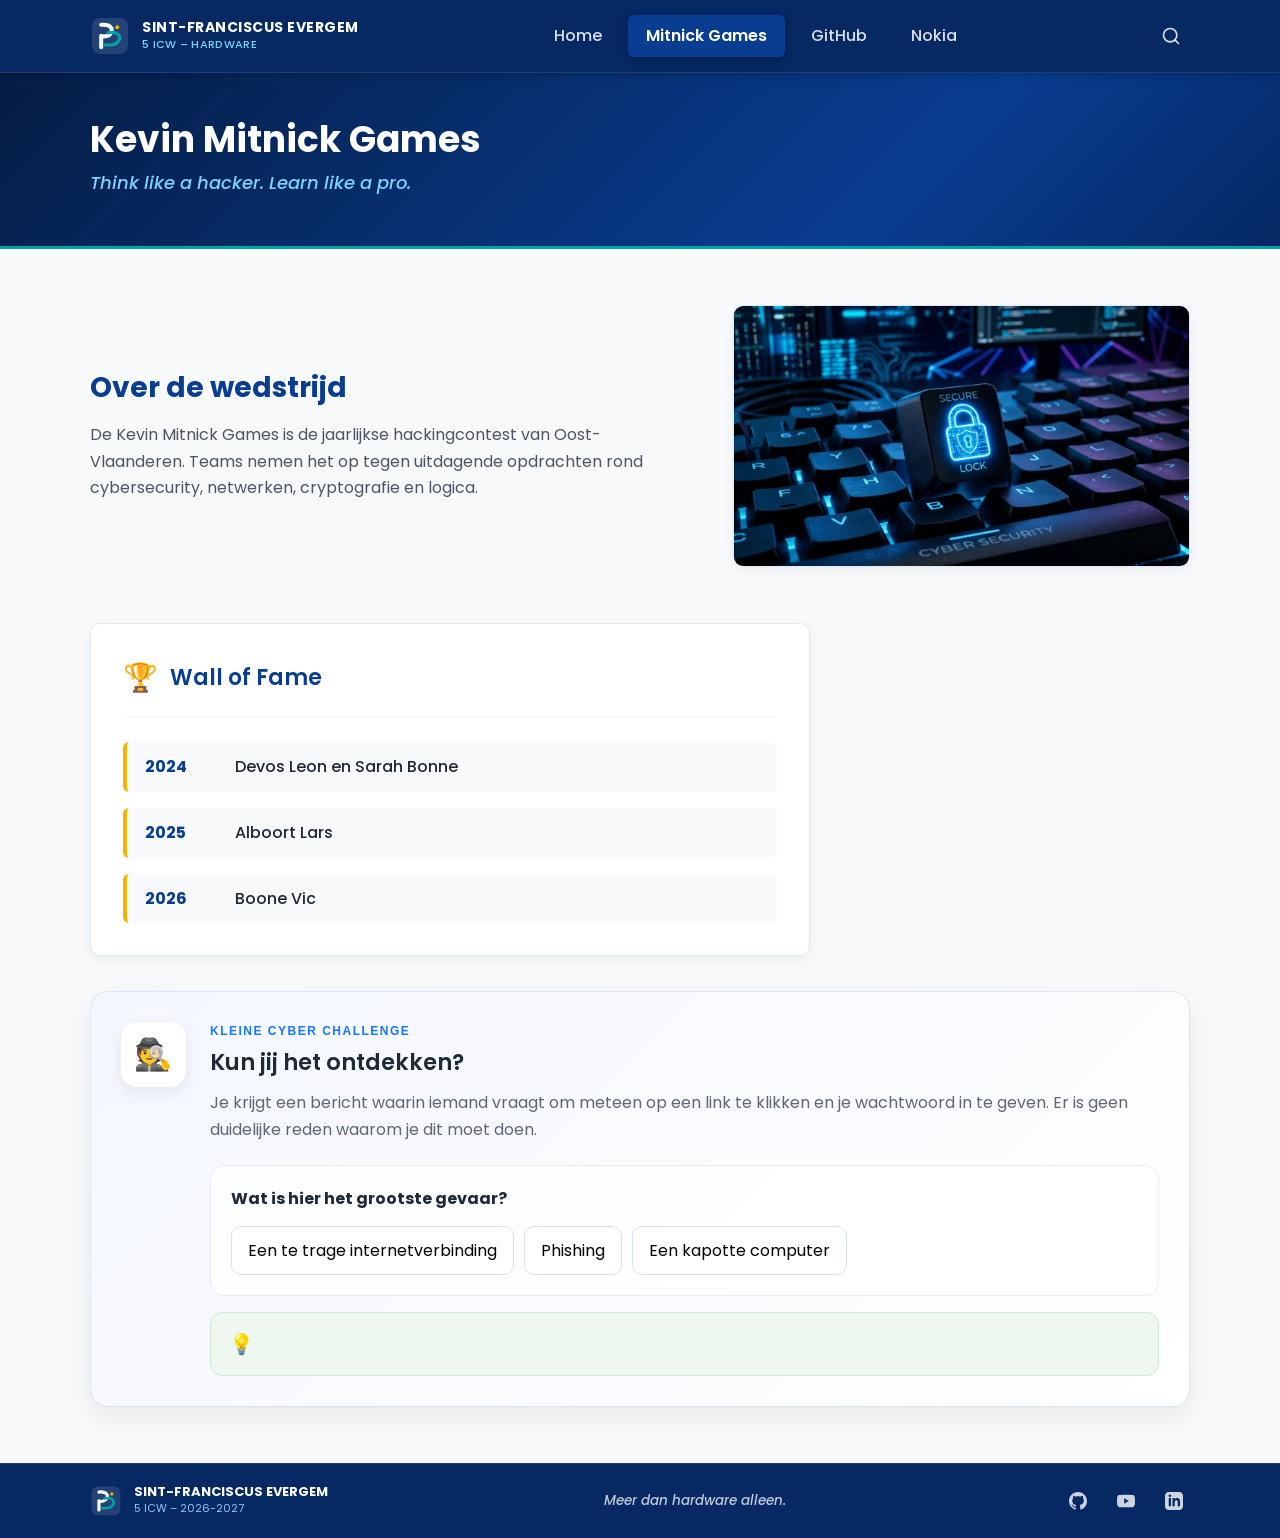
==== commit 3fa52aa7: "feat(quiz gemaakt)" ====
--- a/mitnick.html
+++ b/mitnick.html
@@ -1,15 +1,14 @@
 <!DOCTYPE html>
 <html lang="nl">
+
 <head>
   <meta charset="UTF-8">
   <meta name="viewport" content="width=device-width, initial-scale=1.0">
 
   <title>Kevin Mitnick Games - Intermezzo's 5 Hardware | Sint-Franciscus Evergem</title>
 
-  <meta
-    name="description"
-    content="Kevin Mitnick Games - Jaarlijkse hackingcontest van Oost-Vlaanderen. Test je skills, denk creatief en los security challenges op."
-  >
+  <meta name="description"
+    content="Kevin Mitnick Games - Jaarlijkse hackingcontest van Oost-Vlaanderen. Test je skills, denk creatief en los security challenges op.">
 
   <link rel="stylesheet" href="assets/css/style.css">
   <link rel="icon" type="image/svg+xml" href="assets/images/logo.svg">
@@ -24,17 +23,9 @@
 
     <div class="container header-inner">
 
-      <a
-        href="index.html"
-        class="brand-link"
-        aria-label="Sint-Franciscus Evergem Home"
-      >
-
-        <img
-          src="assets/images/logo.svg"
-          alt="Sint-Franciscus Evergem logo"
-          class="brand-logo-img"
-        >
+      <a href="index.html" class="brand-link" aria-label="Sint-Franciscus Evergem Home">
+
+        <img src="assets/images/logo.svg" alt="Sint-Franciscus Evergem logo" class="brand-logo-img">
 
         <div class="brand-text">
           <span class="brand-title">Sint-Franciscus Evergem</span>
@@ -56,11 +47,7 @@
           </li>
 
           <li>
-            <a
-              href="mitnick.html"
-              class="nav-link active"
-              aria-current="page"
-            >
+            <a href="mitnick.html" class="nav-link active" aria-current="page">
               Mitnick Games
             </a>
           </li>
@@ -86,35 +73,14 @@
       <div class="header-actions">
 
         <!-- Zoekknop -->
-        <button
-          class="search-toggle-btn"
-          aria-label="Open zoekbalk"
-          title="Zoeken"
-        >
-
-          <svg
-            viewBox="0 0 24 24"
-            width="20"
-            height="20"
-            stroke="currentColor"
-            stroke-width="2"
-            fill="none"
-            stroke-linecap="round"
-            stroke-linejoin="round"
-          >
-
-            <circle
-              cx="11"
-              cy="11"
-              r="8"
-            ></circle>
-
-            <line
-              x1="21"
-              y1="21"
-              x2="16.65"
-              y2="16.65"
-            ></line>
+        <button class="search-toggle-btn" aria-label="Open zoekbalk" title="Zoeken">
+
+          <svg viewBox="0 0 24 24" width="20" height="20" stroke="currentColor" stroke-width="2" fill="none"
+            stroke-linecap="round" stroke-linejoin="round">
+
+            <circle cx="11" cy="11" r="8"></circle>
+
+            <line x1="21" y1="21" x2="16.65" y2="16.65"></line>
 
           </svg>
 
@@ -122,41 +88,16 @@
 
 
         <!-- Mobiel menu -->
-        <button
-          class="mobile-menu-btn"
-          aria-label="Open menu"
-          aria-expanded="false"
-        >
-
-          <svg
-            viewBox="0 0 24 24"
-            stroke="currentColor"
-            stroke-width="2"
-            fill="none"
-            stroke-linecap="round"
-            stroke-linejoin="round"
-          >
-
-            <line
-              x1="3"
-              y1="12"
-              x2="21"
-              y2="12"
-            ></line>
-
-            <line
-              x1="3"
-              y1="6"
-              x2="21"
-              y2="6"
-            ></line>
-
-            <line
-              x1="3"
-              y1="18"
-              x2="21"
-              y2="18"
-            ></line>
+        <button class="mobile-menu-btn" aria-label="Open menu" aria-expanded="false">
+
+          <svg viewBox="0 0 24 24" stroke="currentColor" stroke-width="2" fill="none" stroke-linecap="round"
+            stroke-linejoin="round">
+
+            <line x1="3" y1="12" x2="21" y2="12"></line>
+
+            <line x1="3" y1="6" x2="21" y2="6"></line>
+
+            <line x1="3" y1="18" x2="21" y2="18"></line>
 
           </svg>
 
@@ -172,26 +113,16 @@
 
       <div class="search-input-wrapper">
 
-        <input
-          type="text"
-          id="siteSearchInput"
-          placeholder="Zoek op de website (bv. GitHub, Mitnick, Nokia)..."
-          autocomplete="off"
-        >
-
-        <button
-          class="search-close-btn"
-          aria-label="Sluit zoekbalk"
-        >
+        <input type="text" id="siteSearchInput" placeholder="Zoek op de website (bv. GitHub, Mitnick, Nokia)..."
+          autocomplete="off">
+
+        <button class="search-close-btn" aria-label="Sluit zoekbalk">
           &times;
         </button>
 
       </div>
 
-      <div
-        class="search-results-box"
-        id="searchResultsBox"
-      ></div>
+      <div class="search-results-box" id="searchResultsBox"></div>
 
     </div>
 
@@ -256,10 +187,7 @@
           <!-- Afbeelding -->
           <div class="detail-media">
 
-            <img
-              src="assets/images/mitnick-lock.jpg"
-              alt="Cybersecurity digitaal slot op computertoetsenbord"
-            >
+            <img src="assets/images/mitnick-lock.jpg" alt="Cybersecurity digitaal slot op computertoetsenbord">
 
           </div>
 
@@ -275,10 +203,7 @@
           <!-- Titel -->
           <div class="wall-header">
 
-            <span
-              class="wall-icon"
-              aria-hidden="true"
-            >
+            <span class="wall-icon" aria-hidden="true">
               🏆
             </span>
 
@@ -342,89 +267,24 @@
         <!-- =========================
              CYBER CHALLENGE
         ========================== -->
-        <div class="cyber-challenge-card">
-
-
-          <!-- Icoon -->
-          <div
-            class="cyber-challenge-icon"
-            aria-hidden="true"
-          >
-            🕵️
-          </div>
-
-
-          <!-- Inhoud -->
-          <div class="cyber-challenge-content">
-
-            <span class="cyber-challenge-label">
-              KLEINE CYBER CHALLENGE
-            </span>
-
-            <h3>
-              Kun jij het ontdekken?
-            </h3>
-
-            <p>
-              Je krijgt een bericht waarin iemand vraagt om meteen
-              op een link te klikken en je wachtwoord in te geven.
-              Er is geen duidelijke reden waarom je dit moet doen.
-            </p>
-
-
-            <!-- Vraag -->
-            <div class="cyber-question">
-
-              <strong>
-                Wat is hier het grootste gevaar?
-              </strong>
-
-              <div class="cyber-options">
-
-                <button
-                  type="button"
-                  onclick="showCyberAnswer()"
-                >
-                  Een te trage internetverbinding
-                </button>
-
-                <button
-                  type="button"
-                  onclick="showCyberAnswer()"
-                >
-                  Phishing
-                </button>
-
-                <button
-                  type="button"
-                  onclick="showCyberAnswer()"
-                >
-                  Een kapotte computer
-                </button>
-
+
+
+          <div class="cyber-challenge-card">
+            <div class="cyber-challenge-icon" aria-hidden="true">🕵️</div>
+            <div class="cyber-challenge-content"> <span class="cyber-challenge-label">KLEINE CYBER CHALLENGE</span>
+              <h3>Kun jij het ontdekken?</h3>
+              <p> Je krijgt een bericht waarin iemand vraagt om meteen op een link te klikken en je wachtwoord in te
+                geven. Er is geen duidelijke reden waarom je dit moet doen. </p>
+              <div class="cyber-question"> <strong>Wat is hier het grootste gevaar?</strong>
+                <div class="cyber-options"> <button type="button" onclick="checkCyberAnswer(this, false)"> Een te trage
+                    internetverbinding </button> <button type="button" onclick="checkCyberAnswer(this, true)"> Phishing
+                  </button> <button type="button" onclick="checkCyberAnswer(this, false)"> Een kapotte computer
+                  </button> </div>
               </div>
-
+              <div class="cyber-answer" id="cyberAnswer" hidden> <span>💡</span>
+                <p id="cyberAnswerText"></p>
+              </div>
             </div>
-
-
-            <!-- Antwoord -->
-            <div
-              class="cyber-answer"
-              id="cyberAnswer"
-              hidden
-            >
-
-              <span>💡</span>
-
-              <p>
-                <strong>Phishing!</strong>
-                Controleer altijd wie het bericht heeft gestuurd
-                en wees voorzichtig met links die om persoonlijke
-                gegevens vragen.
-              </p>
-
-            </div>
-
           </div>
 
         </div>
@@ -448,11 +308,7 @@
       <!-- Footer brand -->
       <div class="footer-brand">
 
-        <img
-          src="assets/images/logo.svg"
-          alt="Sint-Franciscus Evergem schoollogo"
-          class="footer-logo-img"
-        >
+        <img src="assets/images/logo.svg" alt="Sint-Franciscus Evergem schoollogo" class="footer-logo-img">
 
         <div>
 
@@ -476,26 +332,16 @@
 
 
       <!-- Sociale netwerken -->
-      <div
-        class="footer-socials"
-        aria-label="Sociale netwerken"
-      >
+      <div class="footer-socials" aria-label="Sociale netwerken">
 
 
         <!-- GitHub -->
-        <a
-          href="https://github.com"
-          target="_blank"
-          rel="noopener noreferrer"
-          class="social-link"
-          aria-label="GitHub"
-        >
+        <a href="https://github.com" target="_blank" rel="noopener noreferrer" class="social-link" aria-label="GitHub">
 
           <svg viewBox="0 0 24 24">
 
             <path
-              d="M12 0C5.37 0 0 5.37 0 12c0 5.31 3.435 9.795 8.205 11.385.6.105.825-.255.825-.57 0-.285-.015-1.23-.015-2.235-3.015.555-3.795-.735-4.035-1.41-.135-.345-.72-1.41-1.23-1.695-.42-.225-1.02-.78-.015-.795.945-.015 1.62.87 1.845 1.23 1.08 1.815 2.805 1.305 3.495.99.105-.78.42-1.305.765-1.605-2.67-.3-5.46-1.335-5.46-5.925 0-1.305.465-2.385 1.23-3.225-.12-.3-.54-1.53.12-3.18 0 0 1.005-.315 3.3 1.23.96-.27 1.98-.405 3-.405s2.04.135 3 .405c2.295-1.56 3.3-1.23 3.3-1.23.66 1.65.24 2.88.12 3.18.765.84 1.23 1.905 1.23 3.225 0 4.605-2.805 5.625-5.475 5.925.435.375.81 1.095.81 2.22 0 1.605-.015 2.895-.015 3.3 0 .315.225.69.825.57A12.02 12.02 0 0024 12c0-6.63-5.37-12-12-12z"
-            />
+              d="M12 0C5.37 0 0 5.37 0 12c0 5.31 3.435 9.795 8.205 11.385.6.105.825-.255.825-.57 0-.285-.015-1.23-.015-2.235-3.015.555-3.795-.735-4.035-1.41-.135-.345-.72-1.41-1.23-1.695-.42-.225-1.02-.78-.015-.795.945-.015 1.62.87 1.845 1.23 1.08 1.815 2.805 1.305 3.495.99.105-.78.42-1.305.765-1.605-2.67-.3-5.46-1.335-5.46-5.925 0-1.305.465-2.385 1.23-3.225-.12-.3-.54-1.53.12-3.18 0 0 1.005-.315 3.3 1.23.96-.27 1.98-.405 3-.405s2.04.135 3 .405c2.295-1.56 3.3-1.23 3.3-1.23.66 1.65.24 2.88.12 3.18.765.84 1.23 1.905 1.23 3.225 0 4.605-2.805 5.625-5.475 5.925.435.375.81 1.095.81 2.22 0 1.605-.015 2.895-.015 3.3 0 .315.225.69.825.57A12.02 12.02 0 0024 12c0-6.63-5.37-12-12-12z" />
 
           </svg>
 
@@ -503,19 +349,13 @@
 
 
         <!-- YouTube -->
-        <a
-          href="https://youtube.com"
-          target="_blank"
-          rel="noopener noreferrer"
-          class="social-link"
-          aria-label="YouTube"
-        >
+        <a href="https://youtube.com" target="_blank" rel="noopener noreferrer" class="social-link"
+          aria-label="YouTube">
 
           <svg viewBox="0 0 24 24">
 
             <path
-              d="M23.498 6.186a3.016 3.016 0 0 0-2.122-2.136C19.505 3.545 12 3.545 12 3.545s-7.505 0-9.377.505A3.017 3.017 0 0 0 .502 6.186C0 8.07 0 12 0 12s0 3.93.502 5.814a3.016 3.016 0 0 0 2.122 2.136c1.871.505 9.376.505 9.376.505s7.505 0 9.377-.505a3.015 3.015 0 0 0 2.122-2.136C24 15.93 24 12 24 12s0-3.93-.502-5.814zM9.545 15.568V8.432L15.818 12l-6.273 3.568z"
-            />
+              d="M23.498 6.186a3.016 3.016 0 0 0-2.122-2.136C19.505 3.545 12 3.545 12 3.545s-7.505 0-9.377.505A3.017 3.017 0 0 0 .502 6.186C0 8.07 0 12 0 12s0 3.93.502 5.814a3.016 3.016 0 0 0 2.122 2.136c1.871.505 9.376.505 9.376.505s7.505 0 9.377-.505a3.015 3.015 0 0 0 2.122-2.136C24 15.93 24 12 24 12s0-3.93-.502-5.814zM9.545 15.568V8.432L15.818 12l-6.273 3.568z" />
 
           </svg>
 
@@ -523,19 +363,13 @@
 
 
         <!-- LinkedIn -->
-        <a
-          href="https://linkedin.com"
-          target="_blank"
-          rel="noopener noreferrer"
-          class="social-link"
-          aria-label="LinkedIn"
-        >
+        <a href="https://linkedin.com" target="_blank" rel="noopener noreferrer" class="social-link"
+          aria-label="LinkedIn">
 
           <svg viewBox="0 0 24 24">
 
             <path
-              d="M19 0h-14c-2.761 0-5 2.239-5 5v14c0 2.762 2.238 5 5 5h14c2.762 0 5-2.238 5-5v-14c0-2.761-2.238-5-5-5zm-11 19h-3v-11h3v11zm-1.5-12.268c-.966 0-1.75-.79-1.75-1.764s.784-1.764 1.75-1.764 1.75.79 1.75 1.764-.783 1.764-1.75 1.764zm13.5 12.268h-3v-5.604c0-3.368-4-3.113-4 0v5.604h-3v-11h3v1.765c1.396-2.586 7-2.777 7 2.476v6.759z"
-            />
+              d="M19 0h-14c-2.761 0-5 2.239-5 5v14c0 2.762 2.238 5 5 5h14c2.762 0 5-2.238 5-5v-14c0-2.761-2.238-5-5-5zm-11 19h-3v-11h3v11zm-1.5-12.268c-.966 0-1.75-.79-1.75-1.764s.784-1.764 1.75-1.764 1.75.79 1.75 1.764-.783 1.764-1.75 1.764zm13.5 12.268h-3v-5.604c0-3.368-4-3.113-4 0v5.604h-3v-11h3v1.765c1.396-2.586 7-2.777 7 2.476v6.759z" />
 
           </svg>
 
@@ -554,17 +388,38 @@
   <script src="assets/js/main.js"></script>
 
   <script>
-    function showCyberAnswer() {
+    function checkCyberAnswer(button, correct) {
       const answer = document.getElementById("cyberAnswer");
-
+      const answerText = document.getElementById("cyberAnswerText");
+  
+      // Alle knoppen terug normaal maken
+      document.querySelectorAll(".cyber-options button").forEach(function(btn) {
+        btn.classList.remove("correct", "wrong");
+      });
+  
+      // Feedback op gekozen antwoord
+      if (correct) {
+        button.classList.add("correct");
+  
+        answerText.innerHTML =
+          "<strong>Goed gedaan! 🎉</strong> Phishing is het gevaar. " +
+          "Controleer altijd wie een bericht heeft gestuurd en wees voorzichtig " +
+          "met links die om persoonlijke gegevens vragen.";
+      } else {
+        button.classList.add("wrong");
+  
+        answerText.innerHTML =
+          "<strong>Niet helemaal!</strong> Het juiste antwoord is " +
+          "<strong>phishing</strong>. Dit zijn berichten die proberen je " +
+          "persoonlijke gegevens te verkrijgen.";
+      }
+  
+      // Antwoord pas nu zichtbaar maken
       answer.hidden = false;
-
-      answer.scrollIntoView({
-        behavior: "smooth",
-        block: "nearest"
-      });
     }
   </script>
 
+
 </body>
-</html>
+
+</html>
--- a/assets/css/style.css
+++ b/assets/css/style.css
@@ -1243,3 +1243,18 @@
   }
 
 }
+
+.cyber-options button.correct {
+  border-color: #2e9d55;
+  background: #eaf8ef;
+}
+
+.cyber-options button.wrong {
+  border-color: #d9534f;
+  background: #fff0ef;
+}
+
+.cyber-options button.correct,
+.cyber-options button.wrong {
+  cursor: default;
+}
